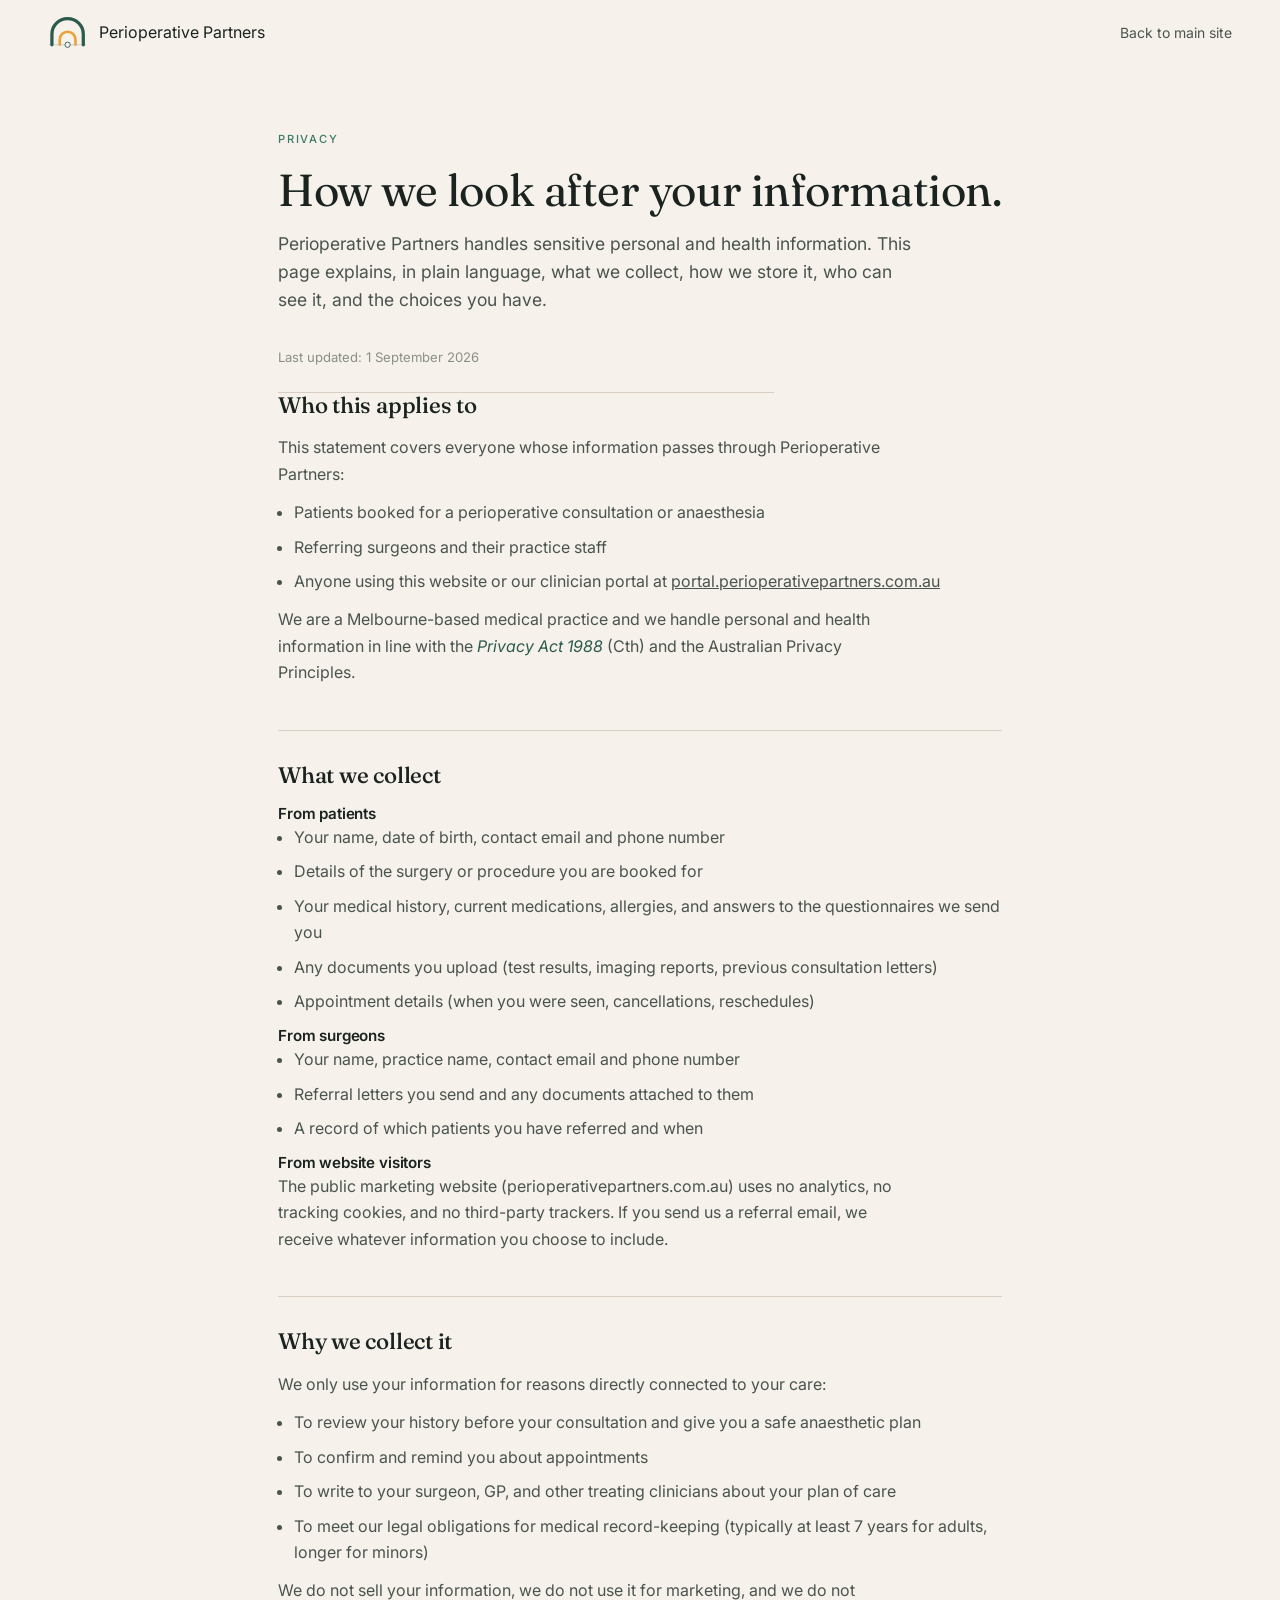
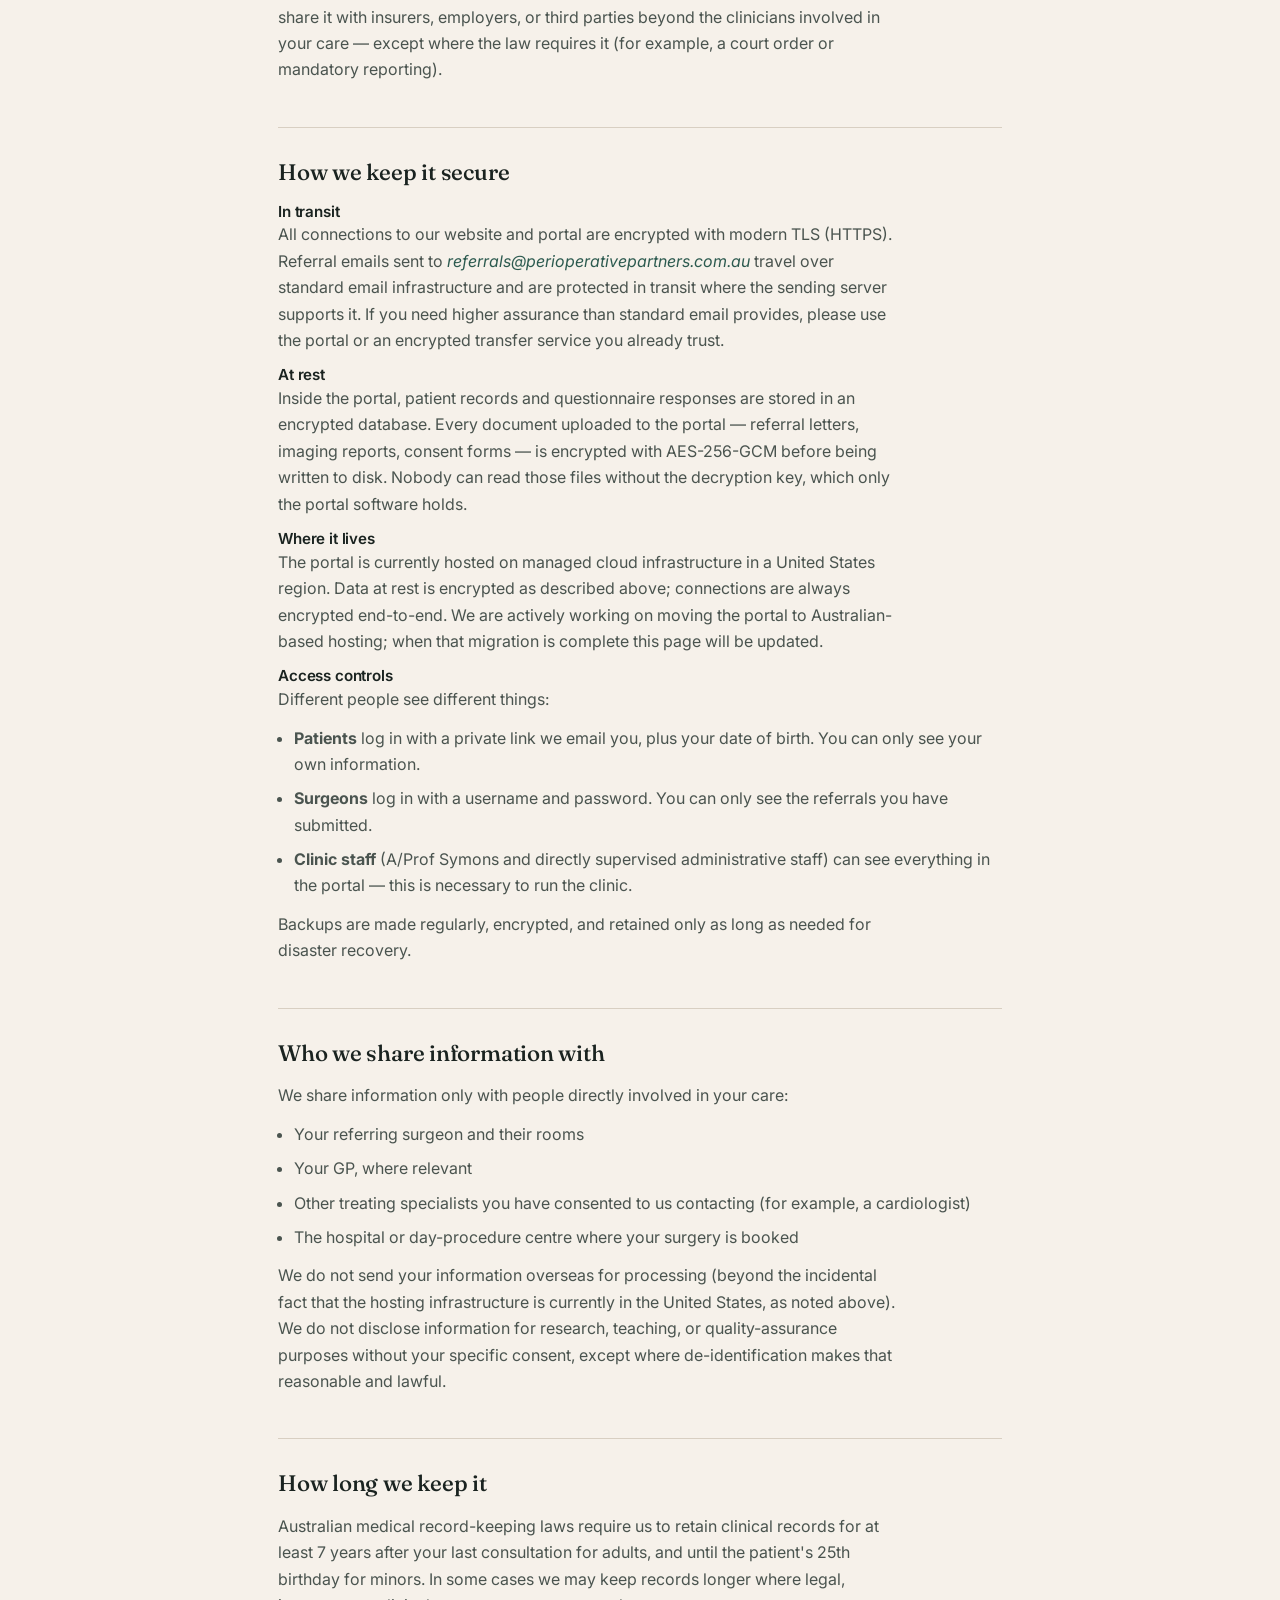
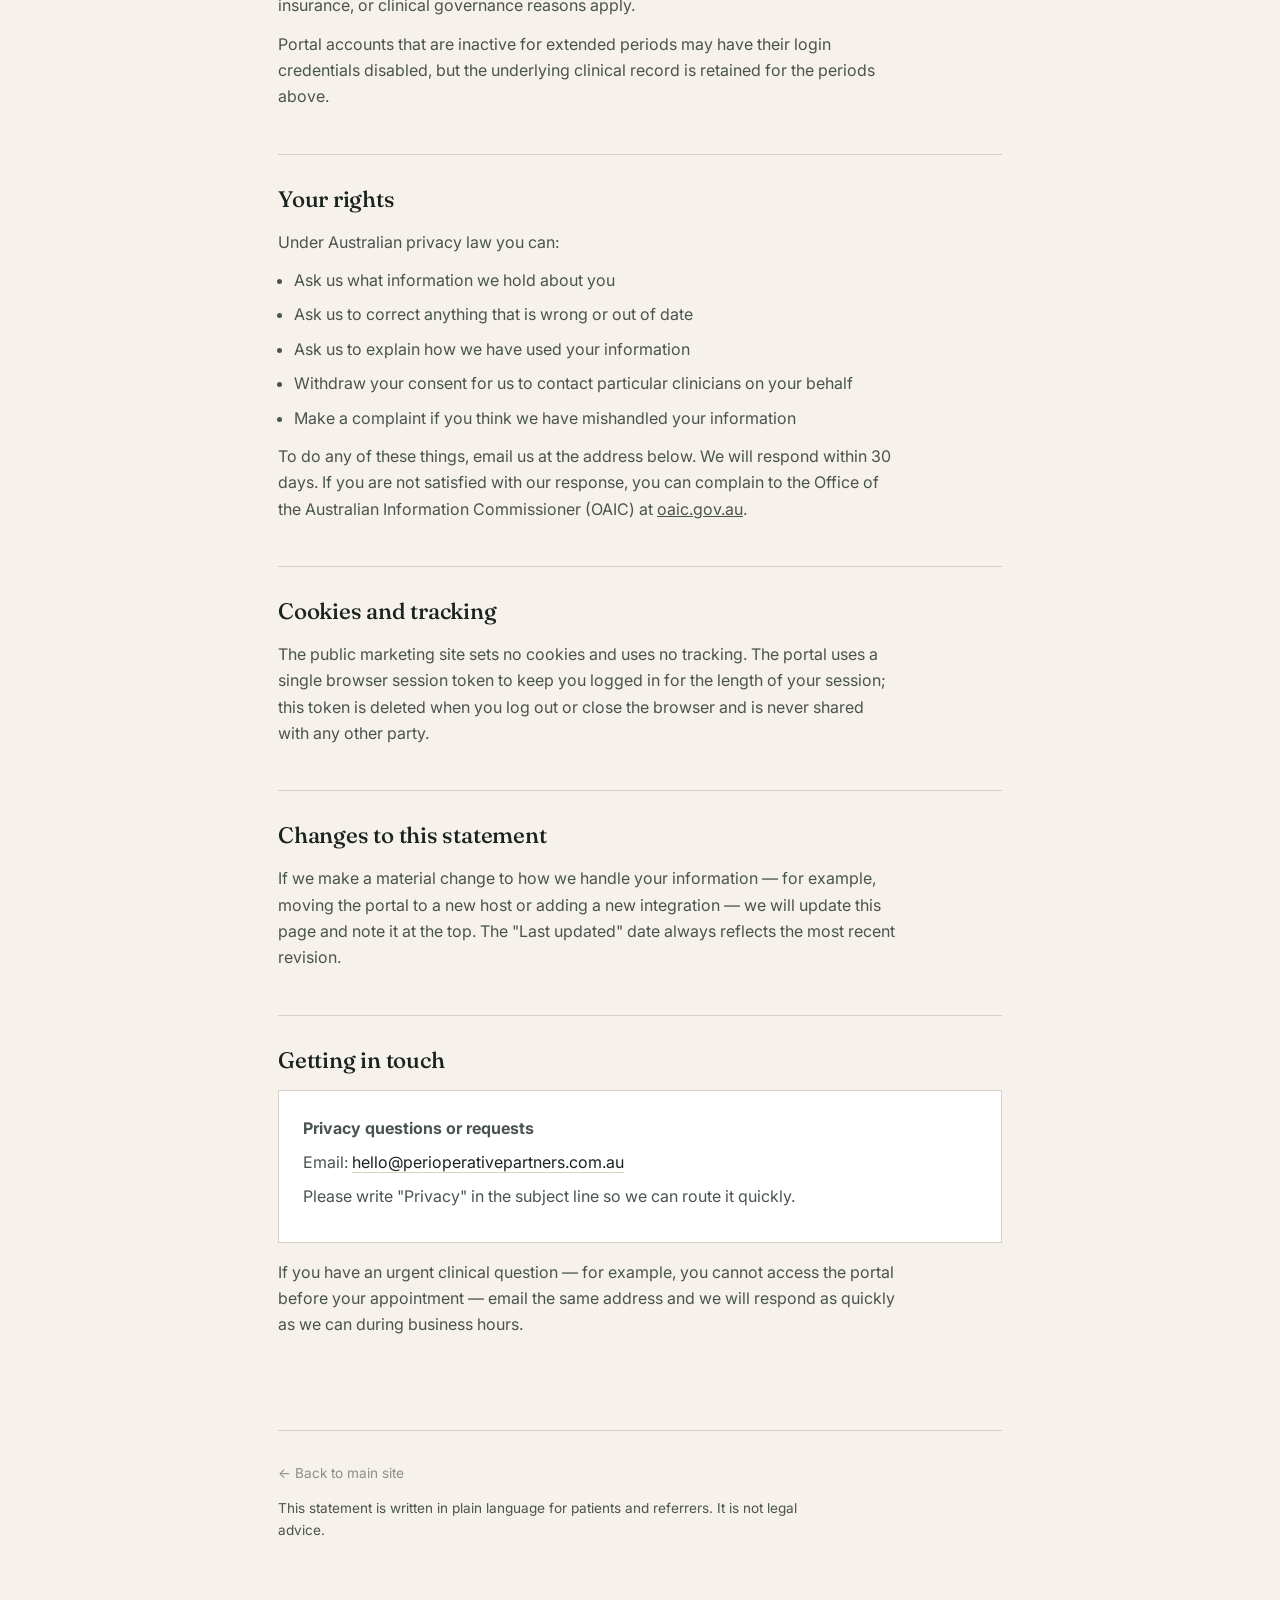
==== privacy/index.html @ 3795506b "Add plain-language privacy statement New /privacy/ page written for patients and referrers covering " ====
<!doctype html>
<html lang="en-AU">
<head>
<meta charset="utf-8" />
<meta name="viewport" content="width=device-width,initial-scale=1" />
<title>Privacy Statement — Perioperative Partners</title>
<link rel="icon" type="image/svg+xml" href="/favicon.svg" />
<meta name="description" content="How Perioperative Partners collects, stores, and protects patient and surgeon information." />
<link rel="preconnect" href="https://fonts.googleapis.com">
<link rel="preconnect" href="https://fonts.gstatic.com" crossorigin>
<link href="https://fonts.googleapis.com/css2?family=Fraunces:opsz,wght@9..144,300;9..144,400;9..144,500;9..144,600&family=Inter:wght@400;500;600&display=swap" rel="stylesheet">
<link rel="stylesheet" href="../styles.css?v=2" />
<style>
  .priv { padding: var(--s-16) var(--page-pad); max-width: 820px; margin: 0 auto; }
  .priv__eyebrow { color: var(--accent); font-family: var(--f-sans); font-size: 0.7rem; letter-spacing: 0.16em; text-transform: uppercase; font-weight: 500; margin: 0 0 var(--s-4); }
  .priv__title { font-family: var(--f-serif); font-weight: 400; font-size: clamp(2rem, 4.5vw, 2.8rem); line-height: 1.1; letter-spacing: -0.01em; color: var(--ink); margin: 0 0 var(--s-4); }
  .priv__lede { font-size: 1.1rem; line-height: 1.6; color: var(--ink-soft); max-width: 640px; margin: 0 0 var(--s-8); }
  .priv__meta { font-family: var(--f-sans); font-size: 0.82rem; color: var(--ink-mute); margin: 0 0 var(--s-10); padding-bottom: var(--s-6); border-bottom: 1px solid var(--line); }
  .priv__section { border-top: 1px solid var(--line); padding: var(--s-8) 0; }
  .priv__section:first-of-type { border-top: 0; padding-top: 0; }
  .priv__section h2 { font-family: var(--f-serif); font-weight: 500; font-size: 1.4rem; margin: 0 0 var(--s-4); color: var(--ink); }
  .priv__section h3 { font-family: var(--f-sans); font-weight: 600; font-size: 0.95rem; margin: var(--s-5) 0 var(--s-2); color: var(--ink); }
  .priv__section p { font-size: 1rem; line-height: 1.65; color: var(--ink-soft); margin: 0 0 var(--s-3); }
  .priv__section ul { padding-left: var(--s-4); margin: 0 0 var(--s-3); }
  .priv__section li { font-size: 1rem; line-height: 1.65; color: var(--ink-soft); margin-bottom: var(--s-2); }
  .priv__contact { background: var(--paper); border: 1px solid var(--line); padding: var(--s-6); margin: var(--s-4) 0; }
  .priv__contact p { margin-bottom: var(--s-2); }
  .priv__contact a { color: var(--ink); border-bottom: 1px solid var(--line); text-decoration: none; }
  .priv__contact a:hover { border-bottom-color: var(--accent); color: var(--accent-dk); }
  .priv__foot { margin-top: var(--s-12); padding-top: var(--s-8); border-top: 1px solid var(--line); font-size: 0.85rem; color: var(--ink-mute); }
  .priv__foot a { color: var(--ink-mute); text-decoration: none; border-bottom: 1px solid transparent; }
  .priv__foot a:hover { border-bottom-color: var(--ink-mute); }
</style>
</head>
<body>

<header class="nav" id="nav">
  <a class="nav__brand" href="../" aria-label="Perioperative Partners home">
    <svg class="logo" viewBox="0 -6 60 52" fill="none" aria-hidden="true">
      <line x1="2" y1="38" x2="58" y2="38" stroke="currentColor" stroke-width="1.2" stroke-linecap="round" opacity="0.28"/>
      <path d="M6 38 v-16 a24 24 0 0 1 48 0 v16" stroke="currentColor" stroke-width="5" stroke-linecap="round" fill="none"/>
      <path d="M18 38 v-8 a12 12 0 0 1 24 0 v8" stroke="#E8A33A" stroke-width="4" stroke-linecap="round" fill="none"/>
      <circle cx="30" cy="38" r="4" fill="#F7F4EC" stroke="currentColor" stroke-width="1.4"/>
    </svg>
    <span>Perioperative Partners</span>
  </a>
  <nav class="nav__links" aria-label="Primary">
    <a href="../">Back to main site</a>
  </nav>
</header>

<main class="priv">

  <p class="priv__eyebrow">Privacy</p>
  <h1 class="priv__title">How we look after your information.</h1>
  <p class="priv__lede">Perioperative Partners handles sensitive personal and health information. This page explains, in plain language, what we collect, how we store it, who can see it, and the choices you have.</p>
  <p class="priv__meta">Last updated: 1 September 2026</p>

  <section class="priv__section">
    <h2>Who this applies to</h2>
    <p>This statement covers everyone whose information passes through Perioperative Partners:</p>
    <ul>
      <li>Patients booked for a perioperative consultation or anaesthesia</li>
      <li>Referring surgeons and their practice staff</li>
      <li>Anyone using this website or our clinician portal at <a href="https://portal.perioperativepartners.com.au">portal.perioperativepartners.com.au</a></li>
    </ul>
    <p>We are a Melbourne-based medical practice and we handle personal and health information in line with the <em>Privacy Act 1988</em> (Cth) and the Australian Privacy Principles.</p>
  </section>

  <section class="priv__section">
    <h2>What we collect</h2>

    <h3>From patients</h3>
    <ul>
      <li>Your name, date of birth, contact email and phone number</li>
      <li>Details of the surgery or procedure you are booked for</li>
      <li>Your medical history, current medications, allergies, and answers to the questionnaires we send you</li>
      <li>Any documents you upload (test results, imaging reports, previous consultation letters)</li>
      <li>Appointment details (when you were seen, cancellations, reschedules)</li>
    </ul>

    <h3>From surgeons</h3>
    <ul>
      <li>Your name, practice name, contact email and phone number</li>
      <li>Referral letters you send and any documents attached to them</li>
      <li>A record of which patients you have referred and when</li>
    </ul>

    <h3>From website visitors</h3>
    <p>The public marketing website (perioperativepartners.com.au) uses no analytics, no tracking cookies, and no third-party trackers. If you send us a referral email, we receive whatever information you choose to include.</p>
  </section>

  <section class="priv__section">
    <h2>Why we collect it</h2>
    <p>We only use your information for reasons directly connected to your care:</p>
    <ul>
      <li>To review your history before your consultation and give you a safe anaesthetic plan</li>
      <li>To confirm and remind you about appointments</li>
      <li>To write to your surgeon, GP, and other treating clinicians about your plan of care</li>
      <li>To meet our legal obligations for medical record-keeping (typically at least 7 years for adults, longer for minors)</li>
    </ul>
    <p>We do not sell your information, we do not use it for marketing, and we do not share it with insurers, employers, or third parties beyond the clinicians involved in your care — except where the law requires it (for example, a court order or mandatory reporting).</p>
  </section>

  <section class="priv__section">
    <h2>How we keep it secure</h2>

    <h3>In transit</h3>
    <p>All connections to our website and portal are encrypted with modern TLS (HTTPS). Referral emails sent to <em>referrals@perioperativepartners.com.au</em> travel over standard email infrastructure and are protected in transit where the sending server supports it. If you need higher assurance than standard email provides, please use the portal or an encrypted transfer service you already trust.</p>

    <h3>At rest</h3>
    <p>Inside the portal, patient records and questionnaire responses are stored in an encrypted database. Every document uploaded to the portal — referral letters, imaging reports, consent forms — is encrypted with AES-256-GCM before being written to disk. Nobody can read those files without the decryption key, which only the portal software holds.</p>

    <h3>Where it lives</h3>
    <p>The portal is currently hosted on managed cloud infrastructure in a United States region. Data at rest is encrypted as described above; connections are always encrypted end-to-end. We are actively working on moving the portal to Australian-based hosting; when that migration is complete this page will be updated.</p>

    <h3>Access controls</h3>
    <p>Different people see different things:</p>
    <ul>
      <li><strong>Patients</strong> log in with a private link we email you, plus your date of birth. You can only see your own information.</li>
      <li><strong>Surgeons</strong> log in with a username and password. You can only see the referrals you have submitted.</li>
      <li><strong>Clinic staff</strong> (A/Prof Symons and directly supervised administrative staff) can see everything in the portal — this is necessary to run the clinic.</li>
    </ul>
    <p>Backups are made regularly, encrypted, and retained only as long as needed for disaster recovery.</p>
  </section>

  <section class="priv__section">
    <h2>Who we share information with</h2>
    <p>We share information only with people directly involved in your care:</p>
    <ul>
      <li>Your referring surgeon and their rooms</li>
      <li>Your GP, where relevant</li>
      <li>Other treating specialists you have consented to us contacting (for example, a cardiologist)</li>
      <li>The hospital or day-procedure centre where your surgery is booked</li>
    </ul>
    <p>We do not send your information overseas for processing (beyond the incidental fact that the hosting infrastructure is currently in the United States, as noted above). We do not disclose information for research, teaching, or quality-assurance purposes without your specific consent, except where de-identification makes that reasonable and lawful.</p>
  </section>

  <section class="priv__section">
    <h2>How long we keep it</h2>
    <p>Australian medical record-keeping laws require us to retain clinical records for at least 7 years after your last consultation for adults, and until the patient's 25th birthday for minors. In some cases we may keep records longer where legal, insurance, or clinical governance reasons apply.</p>
    <p>Portal accounts that are inactive for extended periods may have their login credentials disabled, but the underlying clinical record is retained for the periods above.</p>
  </section>

  <section class="priv__section">
    <h2>Your rights</h2>
    <p>Under Australian privacy law you can:</p>
    <ul>
      <li>Ask us what information we hold about you</li>
      <li>Ask us to correct anything that is wrong or out of date</li>
      <li>Ask us to explain how we have used your information</li>
      <li>Withdraw your consent for us to contact particular clinicians on your behalf</li>
      <li>Make a complaint if you think we have mishandled your information</li>
    </ul>
    <p>To do any of these things, email us at the address below. We will respond within 30 days. If you are not satisfied with our response, you can complain to the Office of the Australian Information Commissioner (OAIC) at <a href="https://www.oaic.gov.au">oaic.gov.au</a>.</p>
  </section>

  <section class="priv__section">
    <h2>Cookies and tracking</h2>
    <p>The public marketing site sets no cookies and uses no tracking. The portal uses a single browser session token to keep you logged in for the length of your session; this token is deleted when you log out or close the browser and is never shared with any other party.</p>
  </section>

  <section class="priv__section">
    <h2>Changes to this statement</h2>
    <p>If we make a material change to how we handle your information — for example, moving the portal to a new host or adding a new integration — we will update this page and note it at the top. The "Last updated" date always reflects the most recent revision.</p>
  </section>

  <section class="priv__section">
    <h2>Getting in touch</h2>
    <div class="priv__contact">
      <p><strong>Privacy questions or requests</strong></p>
      <p>Email: <a href="mailto:hello@perioperativepartners.com.au">hello@perioperativepartners.com.au</a></p>
      <p>Please write "Privacy" in the subject line so we can route it quickly.</p>
    </div>
    <p>If you have an urgent clinical question — for example, you cannot access the portal before your appointment — email the same address and we will respond as quickly as we can during business hours.</p>
  </section>

  <div class="priv__foot">
    <p><a href="../">← Back to main site</a></p>
    <p>This statement is written in plain language for patients and referrers. It is not legal advice.</p>
  </div>

</main>

<script>document.getElementById('year')?.appendChild(document.createTextNode(new Date().getFullYear()));</script>
</body>
</html>
---- styles.css ----
/* =========================================================
   Perioperative Partners — Anaesthesia
   Art direction: warm off-white, deep slate-ink, muted eucalyptus accent.
   Serif hero (Fraunces), sans body (Inter). Editorial, unhurried.
   ========================================================= */

:root {
  /* palette */
  --bg:        #F6F1EA;   /* warm off-white */
  --bg-tint:   #EFE7DC;   /* section wash */
  --bg-dark:   #1F2A28;   /* dark section */
  --ink:       #1A2320;   /* body text */
  --ink-soft:  #4A544F;   /* secondary text */
  --ink-mute:  #8A8F8A;   /* meta */
  --line:      #D8CFC2;   /* dividers */
  --accent:    #3D7A6A;   /* eucalyptus */
  --accent-dk: #2C5A4F;
  --oxblood:   #9E4E3A;   /* single-use emphasis */
  --paper:     #FFFFFF;

  /* type */
  --f-serif: 'Fraunces', 'Playfair Display', Georgia, serif;
  --f-sans:  'Inter', ui-sans-serif, system-ui, -apple-system, 'Segoe UI', sans-serif;

  /* scale */
  --s-1: .25rem;
  --s-2: .5rem;
  --s-3: .75rem;
  --s-4: 1rem;
  --s-6: 1.5rem;
  --s-8: 2rem;
  --s-12: 3rem;
  --s-16: 4rem;
  --s-24: 6rem;
  --s-32: 8rem;

  --measure: 62ch;
  --radius: 2px;
  --page-max: 1180px;
  --page-pad: clamp(1.25rem, 4vw, 3rem);
}

* { box-sizing: border-box; }
html { scroll-behavior: smooth; }
body {
  margin: 0;
  font-family: var(--f-sans);
  font-size: 16px;
  line-height: 1.6;
  color: var(--ink);
  background: var(--bg);
  -webkit-font-smoothing: antialiased;
  text-rendering: optimizeLegibility;
}

img, svg { display: block; max-width: 100%; }

a { color: inherit; }

::selection { background: var(--accent); color: #fff; }

/* ---------- Typography ---------- */
h1, h2, h3 {
  font-family: var(--f-serif);
  font-weight: 400;
  letter-spacing: -0.01em;
  color: var(--ink);
  margin: 0;
}
h1 { font-size: clamp(2.5rem, 6.2vw, 4.75rem); line-height: 1.05; }
h2 { font-size: clamp(1.75rem, 3.2vw, 2.5rem); line-height: 1.15; }
h3 { font-size: 1.25rem; line-height: 1.3; font-weight: 500; }

em { font-style: italic; color: var(--accent-dk); }

p {
  margin: 0 0 1em;
  max-width: var(--measure);
  color: var(--ink-soft);
}

.eyebrow {
  font-family: var(--f-sans);
  font-size: 0.75rem;
  letter-spacing: 0.16em;
  text-transform: uppercase;
  color: var(--accent);
  margin: 0 0 var(--s-4);
  font-weight: 500;
}
.eyebrow--light { color: #A6C4B8; }

.link-underline {
  color: var(--accent-dk);
  text-decoration: none;
  background-image: linear-gradient(currentColor, currentColor);
  background-size: 100% 1px;
  background-repeat: no-repeat;
  background-position: 0 100%;
  padding-bottom: 2px;
  transition: background-size .25s ease;
}
.link-underline:hover { background-size: 100% 2px; }

/* ---------- Nav ---------- */
.nav {
  position: sticky;
  top: 0;
  z-index: 50;
  display: flex;
  align-items: center;
  justify-content: space-between;
  padding: var(--s-4) var(--page-pad);
  background: rgba(246, 241, 234, 0.85);
  backdrop-filter: saturate(140%) blur(10px);
  -webkit-backdrop-filter: saturate(140%) blur(10px);
  border-bottom: 1px solid transparent;
  transition: border-color .3s ease, background .3s ease;
}
.nav.is-scrolled { border-color: var(--line); }
.nav__brand {
  display: inline-flex;
  align-items: center;
  gap: var(--s-3);
  text-decoration: none;
  color: var(--ink);
}
.nav__wordmark {
  font-family: var(--f-serif);
  font-size: 1.15rem;
  font-weight: 500;
  letter-spacing: -0.005em;
}
.logo { width: auto; height: 34px; color: var(--accent-dk); display: block; }
.logo--sm { height: 28px; width: auto; }
.nav__links {
  display: flex;
  gap: var(--s-6);
  align-items: center;
  font-size: 0.875rem;
}
.nav__links a {
  text-decoration: none;
  color: var(--ink-soft);
  transition: color .2s ease;
}
.nav__links a:hover { color: var(--ink); }
.nav__cta {
  padding: .55rem 1rem;
  border: 1px solid var(--ink);
  border-radius: var(--radius);
  color: var(--ink) !important;
}
.nav__cta:hover { background: var(--ink); color: var(--bg) !important; }
@media (max-width: 720px) {
  .nav__wordmark { display: none; }
  .nav__links { gap: var(--s-4); }
  .nav__links a:not(.nav__cta) { display: none; }
}

/* ---------- Hero ---------- */
.hero {
  max-width: var(--page-max);
  margin: 0 auto;
  padding: clamp(3rem, 10vw, 7rem) var(--page-pad) clamp(3rem, 8vw, 6rem);
  display: grid;
  grid-template-columns: minmax(0, 1fr) auto;
  gap: var(--s-12);
  align-items: end;
}
.hero__inner { max-width: 780px; }
.hero__title {
  margin-top: var(--s-6);
  margin-bottom: var(--s-8);
}
.hero__title em {
  font-style: italic;
  color: var(--accent-dk);
}
.hero__lede {
  font-size: 1.15rem;
  color: var(--ink-soft);
  max-width: 58ch;
  margin-bottom: var(--s-8);
}
.hero__cta { display: flex; gap: var(--s-4); flex-wrap: wrap; }

.hero__meta {
  border-left: 1px solid var(--line);
  padding-left: var(--s-6);
  min-width: 220px;
}
.hero__meta dl { margin: 0; display: flex; flex-direction: column; gap: var(--s-4); }
.hero__meta dt {
  font-size: 0.7rem;
  letter-spacing: 0.14em;
  text-transform: uppercase;
  color: var(--ink-mute);
  margin-bottom: 2px;
}
.hero__meta dd {
  margin: 0;
  font-family: var(--f-serif);
  font-size: 1.05rem;
  color: var(--ink);
}
@media (max-width: 860px) {
  .hero { grid-template-columns: 1fr; }
  .hero__meta { border-left: 0; border-top: 1px solid var(--line); padding-left: 0; padding-top: var(--s-6); }
  .hero__meta dl { flex-direction: row; flex-wrap: wrap; gap: var(--s-6); }
}

/* ---------- Buttons ---------- */
.btn {
  display: inline-flex;
  align-items: center;
  justify-content: center;
  padding: .85rem 1.4rem;
  border-radius: var(--radius);
  font-size: 0.925rem;
  font-weight: 500;
  text-decoration: none;
  border: 1px solid transparent;
  transition: transform .12s ease, background .2s ease, color .2s ease, border-color .2s ease;
  cursor: pointer;
}
.btn--primary { background: var(--ink); color: var(--bg); }
.btn--primary:hover { background: var(--accent-dk); transform: translateY(-1px); }
.btn--ghost { color: var(--ink); border-color: transparent; }
.btn--ghost:hover { color: var(--accent-dk); }
.btn--block { width: 100%; margin-top: var(--s-4); }

/* ---------- Sections ---------- */
.section {
  max-width: var(--page-max);
  margin: 0 auto;
  padding: clamp(3rem, 8vw, 6rem) var(--page-pad);
}
.section__title { margin-bottom: var(--s-12); max-width: 22ch; }
.section__title--light { color: #F1EEE8; }

.section--split {
  display: grid;
  grid-template-columns: minmax(0, 5fr) minmax(0, 7fr);
  gap: clamp(2rem, 6vw, 5rem);
  align-items: start;
}
.section__lead h2 { max-width: 14ch; }
@media (max-width: 820px) {
  .section--split { grid-template-columns: 1fr; }
}

.section--dark {
  max-width: none;
  background: var(--bg-dark);
  color: #E9E4DB;
  padding-left: var(--page-pad);
  padding-right: var(--page-pad);
}
.section--dark .section__title { color: #F1EEE8; }
.section--dark h3 { color: #F1EEE8; }
.section--dark p { color: #B8BEB9; }
.section--dark > * { max-width: var(--page-max); margin-left: auto; margin-right: auto; }

.section--tint { background: var(--bg-tint); max-width: none; padding-left: var(--page-pad); padding-right: var(--page-pad); }
.section--tint > * { max-width: var(--page-max); margin-left: auto; margin-right: auto; }

/* ---------- Bleed quote ---------- */
.bleed {
  background: var(--bg);
  border-top: 1px solid var(--line);
  border-bottom: 1px solid var(--line);
  padding: clamp(3rem, 7vw, 5rem) var(--page-pad);
  text-align: center;
}
.bleed__quote {
  margin: 0 auto;
  max-width: 32ch;
  font-family: var(--f-serif);
  font-style: italic;
  font-weight: 300;
  font-size: clamp(1.5rem, 3vw, 2.25rem);
  line-height: 1.3;
  color: var(--ink);
}
.bleed__quote p { color: inherit; max-width: none; margin: 0; }

/* ---------- Services (twin bill) ---------- */
.services {
  max-width: var(--page-max);
  margin: 0 auto;
  padding: clamp(3rem, 8vw, 6rem) var(--page-pad);
}
.services__intro { max-width: 780px; margin-bottom: var(--s-12); }
.services__intro .section__title { margin-bottom: var(--s-6); max-width: 26ch; }
.services__note { color: var(--ink-soft); max-width: 62ch; }

.services__grid {
  display: grid;
  grid-template-columns: repeat(2, minmax(0, 1fr));
  gap: var(--s-8);
}
@media (max-width: 900px) { .services__grid { grid-template-columns: 1fr; } }

.service {
  background: var(--paper);
  border: 1px solid var(--line);
  padding: clamp(1.75rem, 3vw, 2.5rem);
  display: flex;
  flex-direction: column;
  gap: var(--s-6);
}
.service--alt { background: #FCFAF6; }
.service__meta {
  display: flex;
  align-items: center;
  justify-content: space-between;
  gap: var(--s-4);
  flex-wrap: wrap;
}
.service__tag {
  font-family: var(--f-serif);
  font-size: 0.8rem;
  letter-spacing: 0.12em;
  color: var(--ink-mute);
  text-transform: uppercase;
}
.service__type {
  font-size: 0.7rem;
  letter-spacing: 0.14em;
  text-transform: uppercase;
  color: var(--accent);
  padding: 4px 10px;
  border: 1px solid var(--accent);
  border-radius: 999px;
  font-weight: 500;
}
.service__title {
  font-family: var(--f-serif);
  font-size: clamp(1.5rem, 2.4vw, 1.85rem);
  line-height: 1.15;
  margin: 0;
}
.service__sub {
  font-family: var(--f-serif);
  font-style: italic;
  font-size: 0.95rem;
  color: var(--accent-dk);
  margin: -0.25rem 0 0;
  max-width: none;
}
.service__lede { color: var(--ink-soft); margin: 0; }
.service__block h4 {
  font-family: var(--f-sans);
  font-size: 0.72rem;
  letter-spacing: 0.14em;
  text-transform: uppercase;
  color: var(--ink-mute);
  margin: 0 0 var(--s-3);
  font-weight: 500;
}
.service__list {
  list-style: none;
  padding: 0;
  margin: 0;
  font-size: 0.925rem;
  color: var(--ink-soft);
}
.service__list li {
  padding: .55rem 0;
  border-top: 1px solid var(--line);
  display: flex;
  align-items: flex-start;
  gap: var(--s-3);
}
.service__list li::before {
  content: "";
  display: inline-block;
  width: 6px; height: 6px;
  border-radius: 50%;
  background: var(--accent);
  margin-top: .55em;
  flex-shrink: 0;
}
.service__list--roles {
  display: grid;
  grid-template-columns: repeat(2, minmax(0, 1fr));
  column-gap: var(--s-6);
}
@media (max-width: 480px) { .service__list--roles { grid-template-columns: 1fr; } }
.service__note {
  font-size: 0.85rem;
  color: var(--ink-soft);
  background: var(--bg-tint);
  border-left: 3px solid var(--accent);
  padding: var(--s-4) var(--s-4);
  margin: 0;
  max-width: none;
}
.service--alt .service__note { background: #EDE5D8; }
.service__note strong { color: var(--ink); font-weight: 600; }

/* ---------- Patient info tabs (inside service block) ---------- */
.service__block-lede {
  font-size: 0.95rem;
  color: var(--ink-soft);
  margin: 0 0 var(--s-3);
}
.info-tabs {
  list-style: none;
  padding: 0;
  margin: 0;
  display: grid;
  grid-template-columns: repeat(2, minmax(0, 1fr));
  gap: var(--s-3);
}
@media (max-width: 640px) { .info-tabs { grid-template-columns: 1fr; } }
.info-tab {
  position: relative;
  display: flex;
  flex-direction: column;
  gap: 0.2rem;
  padding: var(--s-4) var(--s-5);
  padding-right: calc(var(--s-5) + 2.25rem);
  background: var(--bg);
  border: 1px solid var(--rule);
  border-radius: 6px;
  text-decoration: none;
  color: var(--ink);
  transition: border-color 160ms ease, transform 160ms ease, background 160ms ease;
}
.service--alt .info-tab { background: #F6EEDF; }
.info-tab:hover {
  border-color: var(--accent);
  transform: translateY(-1px);
  background: var(--bg);
}
.info-tab__label {
  font-family: var(--font-serif, Georgia, serif);
  font-size: 1.02rem;
  line-height: 1.3;
}
.info-tab__meta {
  font-size: 0.8rem;
  color: var(--ink-soft);
  letter-spacing: 0.01em;
  padding-right: 0.5rem;
}
.info-tab__arrow {
  position: absolute;
  top: 50%;
  right: var(--s-4);
  transform: translateY(-50%);
  font-size: 1.1rem;
  color: var(--accent);
  line-height: 1;
  transition: transform 160ms ease;
}
.info-tab:hover .info-tab__arrow { transform: translateY(-50%) translate(2px, -2px); }

/* ---------- Pathway ---------- */
.pathways {
  display: grid;
  grid-template-columns: repeat(2, minmax(0, 1fr));
  gap: clamp(2rem, 5vw, 4rem);
}
@media (max-width: 900px) { .pathways { grid-template-columns: 1fr; } }

.pathway-col__label {
  font-family: var(--f-serif);
  font-size: 1rem;
  color: #A6C4B8;
  letter-spacing: 0.02em;
  margin: 0 0 var(--s-6);
  padding-bottom: var(--s-3);
  border-bottom: 1px solid #3B4A46;
  font-style: italic;
}

.pathway {
  list-style: none;
  padding: 0;
  margin: 0;
  display: grid;
  grid-template-columns: repeat(2, minmax(0, 1fr));
  gap: var(--s-6);
  counter-reset: step;
}
@media (max-width: 520px) { .pathway { grid-template-columns: 1fr; } }
.pathway li {
  border-top: 1px solid #3B4A46;
  padding-top: var(--s-4);
}
.pathway__step {
  font-size: 0.7rem;
  letter-spacing: 0.16em;
  text-transform: uppercase;
  color: #A6C4B8;
  display: block;
  margin-bottom: var(--s-3);
}
.pathway h3 {
  font-family: var(--f-serif);
  font-size: 1.15rem;
  font-weight: 500;
  margin-bottom: var(--s-3);
  color: #F1EEE8;
}
.pathway p { font-size: 0.925rem; color: #B8BEB9; margin: 0; }

/* ---------- Team (extended disciplines) ---------- */
.team { padding-top: var(--s-16); padding-bottom: var(--s-16); }
.team__lead { max-width: 680px; margin-bottom: var(--s-12); }
.team__intro {
  font-size: 1.05rem;
  color: var(--ink-soft);
  margin-top: var(--s-4);
  max-width: 640px;
  line-height: 1.6;
}
.team__grid {
  list-style: none;
  padding: 0;
  margin: 0;
  display: grid;
  grid-template-columns: repeat(4, minmax(0, 1fr));
  gap: 0;
  border-top: 1px solid var(--line);
  border-left: 1px solid var(--line);
}
.team__card {
  padding: var(--s-8) var(--s-6);
  border-right: 1px solid var(--line);
  border-bottom: 1px solid var(--line);
  background: var(--paper);
  display: flex;
  flex-direction: column;
  gap: var(--s-3);
  transition: background 0.2s ease;
}
.team__card:hover { background: var(--bg); }
.team__num {
  font-family: var(--f-sans);
  font-size: 0.7rem;
  letter-spacing: 0.16em;
  text-transform: uppercase;
  color: var(--accent);
  margin: 0;
  font-weight: 500;
}
.team__card h3 {
  font-family: var(--f-serif);
  font-weight: 400;
  font-size: 1.35rem;
  line-height: 1.2;
  margin: 0;
  color: var(--ink);
}
.team__card > p {
  font-size: 0.9rem;
  line-height: 1.55;
  color: var(--ink-mute);
  margin: 0;
}
.team__card > p.team__num { font-size: 0.7rem; }
.team__partner {
  margin-top: auto;
  padding-top: var(--s-3);
  border-top: 1px dashed var(--rule);
  font-size: 0.82rem !important;
  color: var(--ink-soft) !important;
  font-style: italic;
}
.team__partner-label {
  display: block;
  font-style: normal;
  font-family: var(--f-sans);
  font-size: 0.68rem;
  letter-spacing: 0.14em;
  text-transform: uppercase;
  color: var(--accent);
  margin-bottom: 0.15rem;
}
@media (max-width: 1080px) { .team__grid { grid-template-columns: repeat(2, minmax(0, 1fr)); } }
@media (max-width: 560px)  { .team__grid { grid-template-columns: 1fr; } }

/* ---------- Who (patient + referrer) ---------- */
.who__grid {
  display: grid;
  grid-template-columns: repeat(2, minmax(0, 1fr));
  gap: var(--s-8);
  margin-top: var(--s-8);
}
@media (max-width: 820px) { .who__grid { grid-template-columns: 1fr; } }
.who__grid--single { grid-template-columns: minmax(0, 720px); margin-top: 0; }
.who__card {
  background: var(--paper);
  border: 1px solid var(--line);
  padding: var(--s-8);
}
.who__label {
  font-size: 0.7rem;
  letter-spacing: 0.16em;
  text-transform: uppercase;
  color: var(--accent);
  margin: 0 0 var(--s-4);
  font-weight: 500;
}
.who__card h3 {
  font-family: var(--f-serif);
  font-size: 1.4rem;
  font-weight: 500;
  line-height: 1.25;
  margin-bottom: var(--s-4);
  max-width: 22ch;
}

/* ---------- Bio ---------- */
.bio .section__title { max-width: 22ch; margin-bottom: var(--s-12); }
.bio__grid {
  display: grid;
  grid-template-columns: minmax(0, 260px) minmax(0, 1fr);
  gap: clamp(2rem, 5vw, 4rem);
  align-items: start;
}
@media (max-width: 820px) {
  .bio__grid { grid-template-columns: 1fr; gap: var(--s-8); }
}
.bio__portrait {
  margin: 0;
  position: sticky;
  top: 90px;
}
.bio__portrait-inner {
  border: 1px solid var(--line);
  background: var(--paper);
  aspect-ratio: 5 / 6;
  overflow: hidden;
  box-shadow: 0 1px 0 rgba(31,42,40,0.02), 0 24px 40px -32px rgba(31,42,40,0.25);
}
.bio__portrait-inner picture,
.bio__portrait-inner img {
  display: block;
  width: 100%;
  height: 100%;
  object-fit: cover;
  object-position: center 25%;
}
@media (max-width: 820px) {
  .bio__portrait { position: static; max-width: 220px; }
}
.bio__name {
  font-family: var(--f-serif);
  font-size: clamp(1.6rem, 3vw, 2.1rem);
  color: var(--ink);
  margin: 0 0 var(--s-2);
  max-width: none;
  font-weight: 400;
  line-height: 1.15;
}
.bio__creds {
  font-family: var(--f-sans);
  font-size: 0.8rem;
  color: var(--ink-mute);
  letter-spacing: 0.06em;
  margin-left: var(--s-2);
  font-weight: 500;
  vertical-align: middle;
}
.bio__role {
  font-family: var(--f-serif);
  font-style: italic;
  color: var(--accent-dk);
  font-size: 1rem;
  margin: 0 0 var(--s-6);
  max-width: none;
  padding-bottom: var(--s-6);
  border-bottom: 1px solid var(--line);
}
.bio__lede { font-size: 1.05rem; color: var(--ink); max-width: 60ch; }
.bio__body p { max-width: 62ch; }
.bio__body a { color: var(--accent-dk); text-decoration: none; border-bottom: 1px solid rgba(60,90,79,0.25); transition: border-color .2s ease; }
.bio__body a:hover { border-bottom-color: var(--accent-dk); }

.bio__facts {
  list-style: none;
  padding: 0;
  margin: var(--s-8) 0;
  border-top: 1px solid var(--line);
}
.bio__facts li {
  display: grid;
  grid-template-columns: 140px minmax(0, 1fr);
  gap: var(--s-6);
  padding: var(--s-3) 0;
  border-bottom: 1px solid var(--line);
  font-size: 0.925rem;
  color: var(--ink);
  align-items: baseline;
}
.bio__facts-label {
  font-family: var(--f-sans);
  font-size: 0.7rem;
  letter-spacing: 0.14em;
  text-transform: uppercase;
  color: var(--ink-mute);
  font-weight: 500;
}
.bio__facts-value { min-width: 0; }
.bio__facts em { font-style: italic; color: var(--ink); }
@media (max-width: 520px) {
  .bio__facts li { grid-template-columns: 1fr; gap: 2px; align-items: start; }
}

/* ---------- Referrers strip ---------- */
.section--referrers { background: var(--bg-dark); color: #E9E4DB; max-width: none; padding-left: var(--page-pad); padding-right: var(--page-pad); }
.section--referrers > * { max-width: var(--page-max); margin-left: auto; margin-right: auto; }
.section--referrers .eyebrow { color: #A6C4B8; }
.section--referrers .section__title { color: #F1EEE8; }
.section--referrers h3 { color: #F1EEE8; font-family: var(--f-serif); font-weight: 500; font-size: 1.15rem; margin-bottom: var(--s-3); }
.section--referrers p { color: #B8BEB9; }
.section--referrers .ref__note {
  font-size: 0.825rem;
  color: #8B968F;
  margin-top: var(--s-3);
  padding-top: var(--s-3);
  border-top: 1px solid rgba(255,255,255,0.08);
  line-height: 1.55;
}
.section--referrers .link-underline { color: #E9E4DB; }

/* ---------- Referrers grid ---------- */
.ref-grid {
  display: grid;
  grid-template-columns: repeat(3, minmax(0, 1fr));
  gap: var(--s-8);
}
.ref-grid h3 { font-family: var(--f-serif); font-weight: 500; font-size: 1.15rem; margin-bottom: var(--s-3); }
.ref-grid p { font-size: 0.95rem; }
@media (max-width: 820px) { .ref-grid { grid-template-columns: 1fr; gap: var(--s-6); } }

/* ---------- Contact ---------- */
.section--contact {
  display: grid;
  grid-template-columns: minmax(0, 5fr) minmax(0, 6fr);
  gap: clamp(2rem, 6vw, 5rem);
  align-items: start;
}
.section--contact .section__title { margin-bottom: var(--s-4); }
.contact__lede { color: var(--ink-soft); max-width: 40ch; }
.contact__card {
  background: var(--paper);
  border: 1px solid var(--line);
  padding: var(--s-8);
}
.contact__card dl { margin: 0; display: flex; flex-direction: column; gap: var(--s-4); }
.contact__card dt {
  font-size: 0.7rem;
  letter-spacing: 0.14em;
  text-transform: uppercase;
  color: var(--ink-mute);
  margin-bottom: 2px;
}
.contact__card dd {
  margin: 0;
  font-family: var(--f-serif);
  font-size: 1.05rem;
  color: var(--ink);
}
.contact__card a { color: var(--accent-dk); text-decoration: none; }
.contact__card a:hover { text-decoration: underline; }
@media (max-width: 820px) { .section--contact { grid-template-columns: 1fr; } }

/* ---------- Footer ---------- */
.foot {
  background: var(--bg-dark);
  color: #B8BEB9;
  padding: var(--s-12) var(--page-pad) var(--s-8);
}
.foot__inner {
  max-width: var(--page-max);
  margin: 0 auto;
  display: grid;
  gap: var(--s-3);
}
.foot__brand {
  display: inline-flex;
  align-items: center;
  gap: var(--s-3);
  color: #E9E4DB;
  font-family: var(--f-serif);
  font-size: 1.1rem;
}
.foot__brand .logo { color: #A6C4B8; }
.foot__tag { font-size: 0.85rem; color: #A6C4B8; margin: 0; letter-spacing: 0.02em; }
.foot__legal { font-size: 0.75rem; color: #7E8783; margin: var(--s-6) 0 0; max-width: none; }

/* ---------- Reveal on scroll ---------- */
.reveal { opacity: 0; transform: translateY(14px); transition: opacity .7s ease, transform .7s ease; }
.reveal.is-in { opacity: 1; transform: none; }

@media (prefers-reduced-motion: reduce) {
  html { scroll-behavior: auto; }
  .reveal { opacity: 1; transform: none; transition: none; }
  .btn { transition: none; }
}
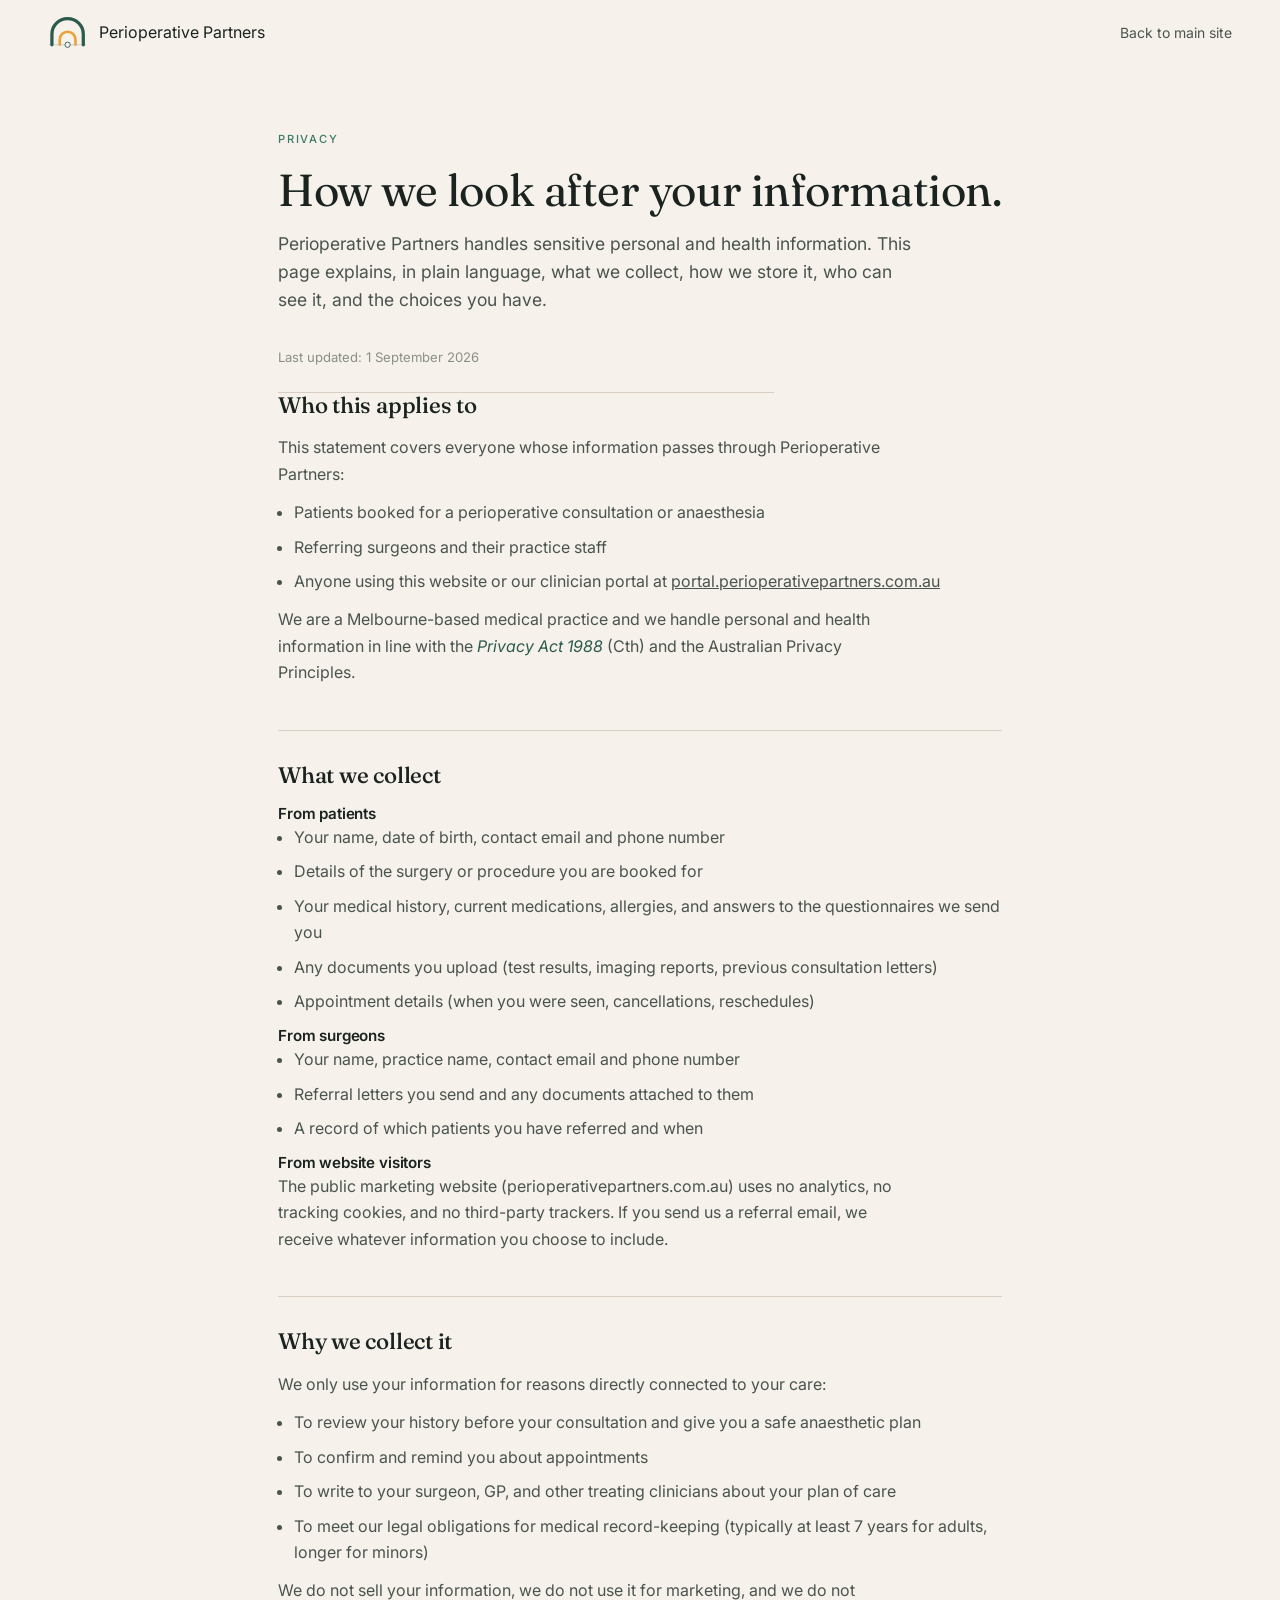
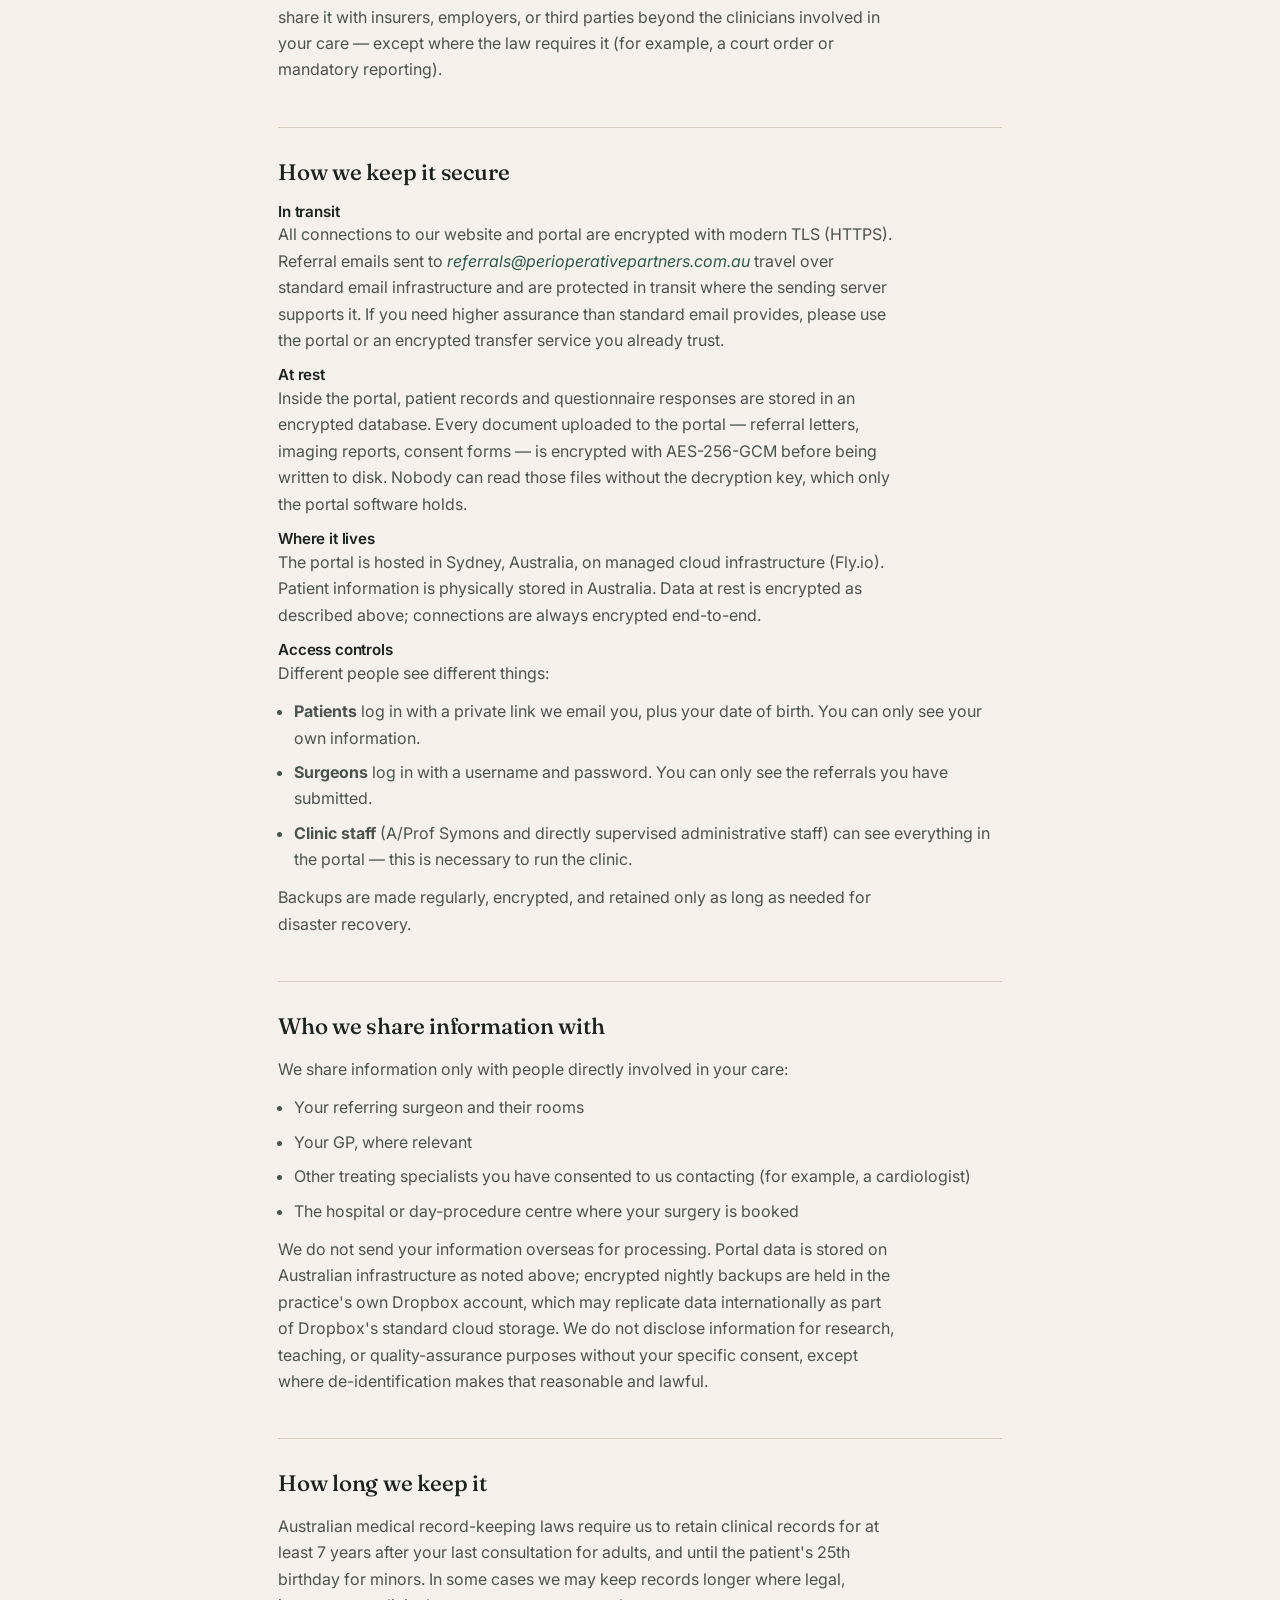
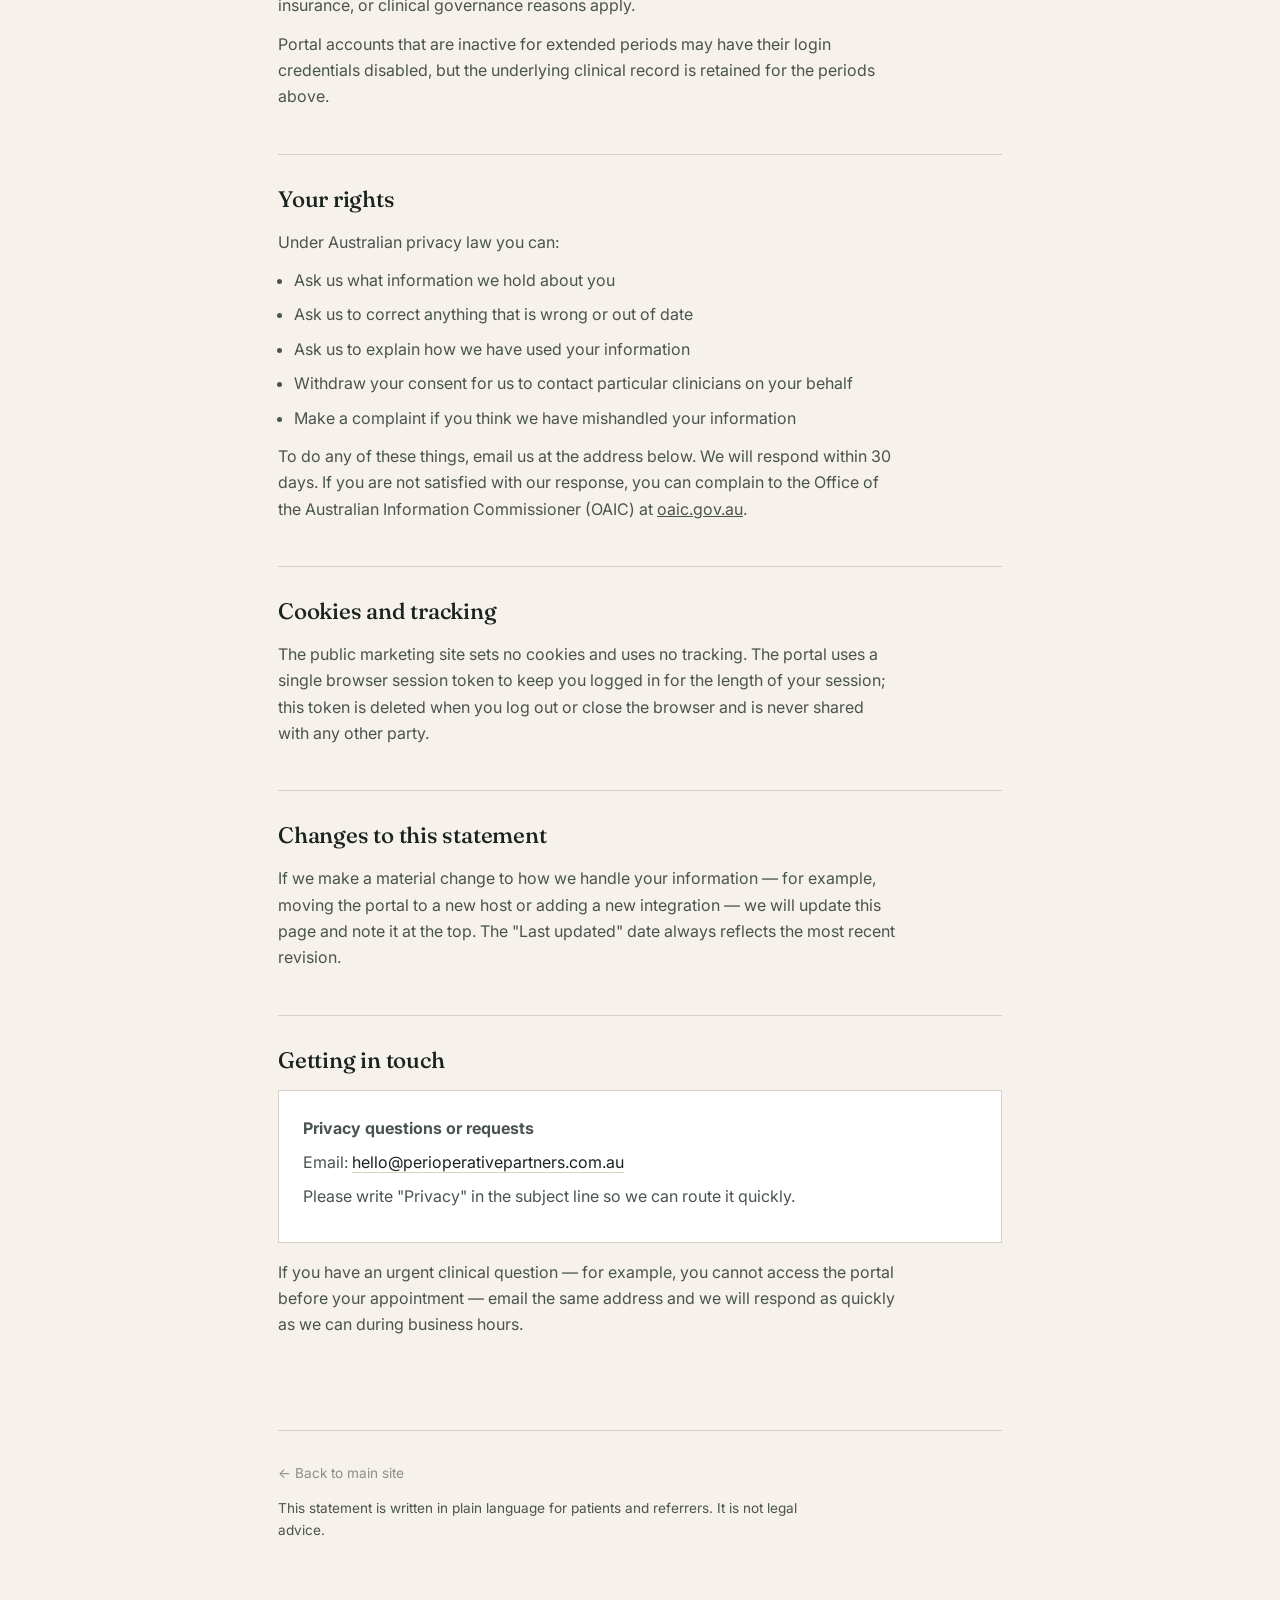
==== commit 12d6b093: "Privacy: hosting is now Sydney (Fly.io), not US The portal migrated from Railway (US) to Fly.io Sydn" ====
--- a/privacy/index.html
+++ b/privacy/index.html
@@ -112,7 +112,7 @@
     <p>Inside the portal, patient records and questionnaire responses are stored in an encrypted database. Every document uploaded to the portal — referral letters, imaging reports, consent forms — is encrypted with AES-256-GCM before being written to disk. Nobody can read those files without the decryption key, which only the portal software holds.</p>
 
     <h3>Where it lives</h3>
-    <p>The portal is currently hosted on managed cloud infrastructure in a United States region. Data at rest is encrypted as described above; connections are always encrypted end-to-end. We are actively working on moving the portal to Australian-based hosting; when that migration is complete this page will be updated.</p>
+    <p>The portal is hosted in Sydney, Australia, on managed cloud infrastructure (Fly.io). Patient information is physically stored in Australia. Data at rest is encrypted as described above; connections are always encrypted end-to-end.</p>
 
     <h3>Access controls</h3>
     <p>Different people see different things:</p>
@@ -133,7 +133,7 @@
       <li>Other treating specialists you have consented to us contacting (for example, a cardiologist)</li>
       <li>The hospital or day-procedure centre where your surgery is booked</li>
     </ul>
-    <p>We do not send your information overseas for processing (beyond the incidental fact that the hosting infrastructure is currently in the United States, as noted above). We do not disclose information for research, teaching, or quality-assurance purposes without your specific consent, except where de-identification makes that reasonable and lawful.</p>
+    <p>We do not send your information overseas for processing. Portal data is stored on Australian infrastructure as noted above; encrypted nightly backups are held in the practice's own Dropbox account, which may replicate data internationally as part of Dropbox's standard cloud storage. We do not disclose information for research, teaching, or quality-assurance purposes without your specific consent, except where de-identification makes that reasonable and lawful.</p>
   </section>
 
   <section class="priv__section">
